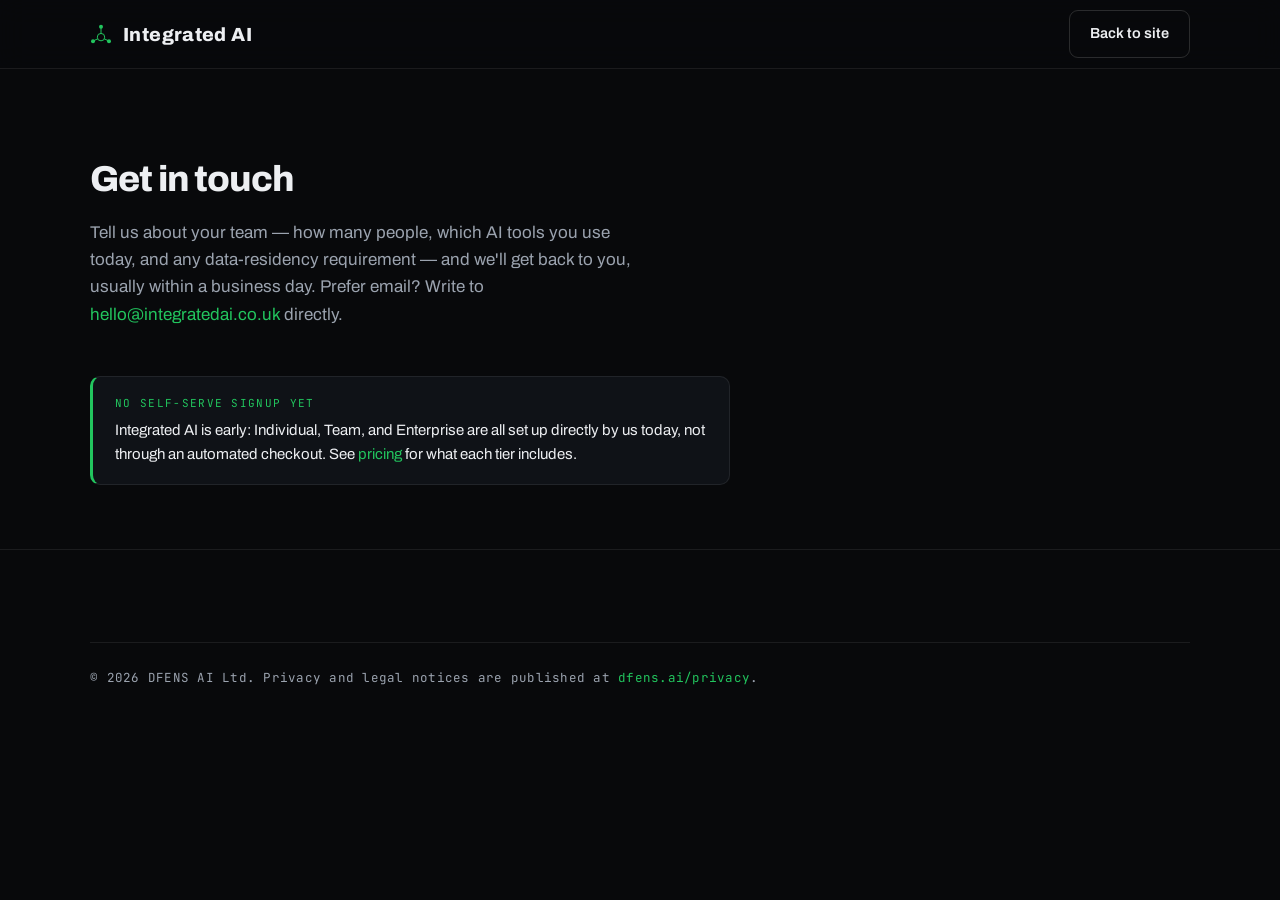
==== contact/index.html @ a38c67a0 "Initial site: Integrated AI (by DFENS AI), marketing site for DFENS Mind Static HTML/CSS site for th" ====
<!DOCTYPE html>
<html lang="en">
<head>
<meta charset="utf-8">
<meta name="viewport" content="width=device-width, initial-scale=1">
<title>Contact — Integrated AI</title>
<meta name="description" content="Get in touch about Integrated AI — organization setup, pricing, or Enterprise deployment.">
<link rel="stylesheet" href="/assets/style.css">
<link rel="icon" href="data:image/svg+xml,<svg xmlns='http://www.w3.org/2000/svg' viewBox='0 0 100 100'><line x1='50' y1='54' x2='50' y2='18' stroke='%2322c55e' stroke-width='6' stroke-linecap='round'/><line x1='50' y1='54' x2='22' y2='68' stroke='%2322c55e' stroke-width='6' stroke-linecap='round'/><line x1='50' y1='54' x2='78' y2='68' stroke='%2322c55e' stroke-width='6' stroke-linecap='round'/><circle cx='50' cy='18' r='10' fill='%2322c55e'/><circle cx='22' cy='68' r='10' fill='%2322c55e'/><circle cx='78' cy='68' r='10' fill='%2322c55e'/><circle cx='50' cy='54' r='16' fill='%2308090B' stroke='%2322c55e' stroke-width='5'/></svg>">
</head>
<body>
<a class="skip-link" href="#main">Skip to content</a>
<header>
  <div class="wrap">
    <nav aria-label="Primary">
      <a class="brand" href="/">
        <svg class="mark-svg" viewBox="12 8 76 70" width="22" height="20" aria-hidden="true"><line x1="50" y1="54" x2="50" y2="18" stroke="#22c55e" stroke-width="3.5" stroke-linecap="round"></line><line x1="50" y1="54" x2="22" y2="68" stroke="#22c55e" stroke-width="3.5" stroke-linecap="round"></line><line x1="50" y1="54" x2="78" y2="68" stroke="#22c55e" stroke-width="3.5" stroke-linecap="round"></line><circle cx="50" cy="18" r="7" fill="#22c55e"></circle><circle cx="22" cy="68" r="7" fill="#22c55e"></circle><circle cx="78" cy="68" r="7" fill="#22c55e"></circle><circle cx="50" cy="54" r="13" fill="#08090B" stroke="#22c55e" stroke-width="3.5"></circle></svg>
        <span>Integrated AI<span class="co"> · by DFENS AI</span></span>
      </a>
      <ul><li><a class="btn ghost" href="/">Back to site</a></li></ul>
    </nav>
  </div>
</header>
<main id="main">
  <div class="wrap">
    <div class="hero" style="padding-bottom:24px;">
      <h1 style="font-size:36px;">Get in touch</h1>
      <p class="lede" style="font-size:17px;">
        Tell us about your team — how many people, which AI tools you use today,
        and any data-residency requirement — and we'll get back to you, usually
        within a business day. Prefer email? Write to
        <a href="mailto:hello@integratedai.co.uk">hello@integratedai.co.uk</a> directly.
      </p>
    </div>
    <div class="note-box" style="max-width:640px; margin-bottom:64px;">
      <span class="nb-label">No self-serve signup yet</span>
      <p>Integrated AI is early: Individual, Team, and Enterprise are all set up
      directly by us today, not through an automated checkout. See
      <a href="/pricing/">pricing</a> for what each tier includes.</p>
    </div>
  </div>
</main>
<footer>
  <div class="wrap"><p class="legal">&copy; 2026 DFENS AI Ltd. Privacy and legal notices are published at <a href="https://dfens.ai/privacy">dfens.ai/privacy</a>.</p></div>
</footer>
<script src="/assets/site.js"></script>
</body>
</html>
---- assets/style.css ----
@import url("/assets/fonts.css");

/* Integrated AI (by DFENS AI) — marketing site for DFENS Mind
   Self-contained: brand fonts are self-hosted (assets/fonts/), no external requests.

   Design system ported from the DFENS AI Ltd design system (see ../dfensai-site):
   same Ink canvas, Signal accent, Archivo + JetBrains Mono, same layout and
   component grammar. The animated "gate"/firewall hero, rule-fire ticker, and
   billing toggle are DFENS-specific (a firewall passing/blocking traffic) and
   are deliberately NOT ported here — this is a placeholder skin, to be
   replaced when the brand gets its own design pass. See marketing/BRAND.md. */

:root {
  --bg: #08090B;         /* Ink — page canvas             */
  --bg-raised: #0F1217;  /* Panel — cards / surfaces       */
  --bg-inset: #0A0C10;   /* deeper inset / on-panel wells  */
  --bg-term: #050607;    /* terminal / code                */
  --steel: #1A1E26;      /* elevated / hover               */
  --border: rgba(255,255,255,0.08);
  --border-2: rgba(255,255,255,0.14);
  --text: #EDEFF2;       /* Bone — primary text            */
  --text-dim: #9BA3AF;   /* Mist — secondary text          */
  --text-mid: #C7CCD3;   /* between Bone and Mist          */
  --muted: #828C9B;      /* Slate — labels / muted TEXT    */
  --muted-deco: #5B6472; /* Slate (deep) — NON-TEXT only   */

  --signal: #22c55e;     /* Signal — accent, CTAs, active  */
  --signal-dim: #4ade80;
  --accent: #22c55e;     /* alias: primary accent = Signal */
  --pass: #4ADE80;
  --block: #FF5C5C;
  --flag: #FBBF24;
  --red: #FF5C5C;

  --focus: #EDEFF2;      /* focus ring — Bone, 17.3:1 on Ink */

  --max: 1180px;
  --mono: "JetBrains Mono", ui-monospace, "SF Mono", "Cascadia Code", Menlo, Consolas, monospace;
  --sans: "Archivo", -apple-system, BlinkMacSystemFont, "Segoe UI", Roboto, Helvetica, Arial, sans-serif;
}

* { box-sizing: border-box; margin: 0; padding: 0; }

html {
  scroll-behavior: smooth;
  color-scheme: dark;
}

body {
  background: var(--bg);
  color: var(--text);
  font-family: var(--sans);
  font-size: 17px;
  line-height: 1.6;
  -webkit-font-smoothing: antialiased;
}

::selection { background: var(--signal); color: var(--bg); }

:focus-visible {
  outline: 2px solid var(--focus);
  outline-offset: 3px;
  border-radius: 4px;
}
.btn:focus-visible { outline-offset: 3px; }

.sr-only {
  position: absolute; width: 1px; height: 1px;
  padding: 0; margin: -1px; overflow: hidden;
  clip-path: inset(50%); white-space: nowrap; border: 0;
}

.skip-link {
  position: absolute; left: 12px; top: -60px; z-index: 100;
  background: var(--signal); color: var(--bg);
  font-weight: 700; font-size: 14.5px;
  padding: 11px 18px; border-radius: 9px;
  transition: top 140ms ease-out;
}
.skip-link:focus { top: 12px; color: var(--bg); }

a { color: var(--signal); text-decoration: none; }
a:hover { color: var(--signal-dim); text-decoration: none; }

.wrap { max-width: var(--max); margin: 0 auto; padding: 0 40px; }

/* ---- brand mark ---- */
.mark-svg { display: block; flex: none; }

/* ---- nav ---- */
header {
  position: sticky; top: 0; z-index: 50;
  background: rgba(8, 9, 11, 0.82);
  backdrop-filter: blur(14px);
  border-bottom: 1px solid var(--border);
}
nav {
  display: flex; align-items: center; justify-content: space-between;
  gap: 30px;
  height: 68px;
}
.brand {
  display: flex; align-items: center; gap: 11px; flex: none;
  font-weight: 800; font-size: 19px; letter-spacing: 0.02em; color: var(--text);
  line-height: 1;
}
.brand:hover { color: var(--text); }
.brand .co {
  font-family: var(--mono); font-size: 11px; font-weight: 500;
  letter-spacing: 0.06em; color: var(--muted);
}
nav ul { display: flex; gap: 26px; list-style: none; align-items: center; }
nav ul a, nav ul .btn { white-space: nowrap; }
nav ul a { color: var(--text-dim); font-size: 14.5px; font-weight: 500; }
nav ul a:hover { color: var(--text); }
nav ul a[aria-current="page"] { color: var(--text); }

.nav-more { display: none; position: relative; }
.nav-more > summary {
  list-style: none; cursor: pointer;
  display: flex; align-items: center; gap: 7px;
  color: var(--text-dim); font-size: 14.5px; font-weight: 500;
  padding: 8px 10px; border-radius: 8px; border: 1px solid var(--border-2);
  transition: color 140ms ease-out, border-color 140ms ease-out;
}
.nav-more > summary::-webkit-details-marker { display: none; }
.nav-more > summary::after {
  content: ""; width: 7px; height: 7px; flex: none;
  border-right: 1.75px solid currentColor; border-bottom: 1.75px solid currentColor;
  transform: translateY(-2px) rotate(45deg);
}
.nav-more[open] > summary { color: var(--text); border-color: var(--text-dim); }
.nav-more[open] > summary::after { transform: translateY(1px) rotate(-135deg); }
.nav-more-panel {
  position: absolute; right: 0; top: calc(100% + 10px); z-index: 60;
  min-width: 210px; padding: 8px;
  background: var(--bg-raised); border: 1px solid var(--border-2);
  border-radius: 12px; box-shadow: 0 24px 60px -20px rgba(0,0,0,0.9);
  display: grid; gap: 2px;
}
.nav-more-panel a {
  display: block; padding: 9px 12px; border-radius: 8px;
  color: var(--text-dim); font-size: 15px;
}
.nav-more-panel a:hover { color: var(--text); background: var(--steel); }
.nav-more-panel a[aria-current="page"] { color: var(--signal); background: rgba(34,197,94,0.08); }

.cta-short { display: none; }

@media (max-width: 1340px) {
  .brand .co { display: none; }
}
@media (max-width: 1060px) {
  nav ul { gap: 20px; }
  nav ul a { font-size: 14px; }
}
.btn {
  display: inline-block;
  background: var(--signal);
  color: var(--bg) !important;
  font-weight: 700;
  padding: 11px 20px;
  border-radius: 9px;
  font-size: 14.5px;
  transition: background 140ms ease-out;
}
.btn:hover { background: var(--signal-dim); color: var(--bg) !important; }
.btn.ghost {
  background: transparent;
  color: var(--text) !important;
  border: 1px solid var(--border-2);
  font-weight: 600;
}
.btn.ghost:hover { border-color: var(--text-dim); background: var(--steel); }

/* ---- hero ---- */
.hero { padding: 92px 0 76px; }
.hero-grid {
  display: grid; grid-template-columns: 1.02fr 0.98fr; gap: 56px; align-items: center;
}
.hero .eyebrow {
  display: inline-flex; align-items: center; gap: 9px;
  font-family: var(--mono); font-size: 12px; letter-spacing: 0.14em;
  text-transform: uppercase; color: var(--signal);
  border: 1px solid rgba(34,197,94,0.3); padding: 7px 13px; border-radius: 999px;
  margin-bottom: 26px;
}
.hero .eyebrow .dot {
  width: 7px; height: 7px; border-radius: 50%; background: var(--signal);
  animation: pulseDot 2s infinite;
}
.hero h1 {
  font-size: clamp(38px, 5.4vw, 62px);
  line-height: 1.0;
  font-weight: 800;
  letter-spacing: -0.03em;
  max-width: 680px;
}
.hero p.lede {
  margin-top: 22px;
  font-size: 19px;
  color: var(--text-dim);
  max-width: 560px;
}
.hero p.lede code { font-family: var(--mono); font-size: 0.85em; color: var(--text); }
.hero .cta-row { margin-top: 32px; display: flex; gap: 14px; flex-wrap: wrap; }
.hero .cta-row .btn { font-size: 16px; padding: 15px 28px; border-radius: 10px; }
.hero .note {
  margin-top: 34px; font-family: var(--mono); font-size: 12px;
  letter-spacing: 0.04em; color: var(--muted);
}
@keyframes pulseDot { 0%,100%{opacity:0.4;} 50%{opacity:1;} }

/* Menu content arrives from the control that opened it. */
.nav-more[open] > .nav-more-panel { animation: menuIn 150ms cubic-bezier(0.16, 1, 0.3, 1); }
@keyframes menuIn { from { opacity: 0; transform: translateY(-6px); } }

@media (prefers-reduced-motion: reduce) {
  html { scroll-behavior: auto; }
  .hero .eyebrow .dot, .nav-more[open] > .nav-more-panel { animation: none; }
  .skip-link, .btn, .doc-card, .nav-more > summary { transition: none; }
}

/* ---- terminal ---- */
.term {
  margin-top: 0;
  background: var(--bg-term);
  border: 1px solid var(--border);
  border-radius: 14px;
  overflow: hidden;
  box-shadow: 0 24px 60px rgba(0,0,0,0.55);
}
.term-bar {
  display: flex; align-items: center; gap: 8px;
  padding: 12px 16px;
  border-bottom: 1px solid var(--border);
}
.term-bar span:not(.t) { width: 11px; height: 11px; border-radius: 50%; }
.term-bar span:nth-child(1) { background: var(--block); }
.term-bar span:nth-child(2) { background: var(--flag); }
.term-bar span:nth-child(3) { background: var(--pass); }
.term-bar .t { margin-left: 8px; font-family: var(--mono); font-size: 12px; color: var(--muted); }
.term pre {
  padding: 22px;
  font-family: var(--mono);
  font-size: 13px;
  line-height: 1.75;
  overflow-x: auto;
  color: var(--text-mid);
}
.term .c  { color: var(--muted); }    /* comment */
.term .g  { color: var(--pass); }     /* returned / ok */
.term .r  { color: var(--block); }    /* error / forbidden */
.term .y  { color: var(--flag); }     /* warn */
.term .k  { color: var(--signal); }   /* tool / keyword */

/* ---- sections ---- */
section { padding: 96px 0; border-top: 1px solid var(--border); }
.kicker { display: flex; align-items: center; gap: 14px;
  font-family: var(--mono); font-size: 12px; letter-spacing: 0.24em;
  text-transform: uppercase; color: var(--signal); margin-bottom: 18px;
}
.kicker .k-n { font-variant-numeric: tabular-nums; }
.kicker .k-r { width: 36px; height: 1px; background: rgba(34,197,94,0.4); flex: none; }
.access .kicker { justify-content: center; }
h2 { font-size: clamp(28px, 3.6vw, 40px); font-weight: 800; letter-spacing: -0.025em; line-height: 1.08; max-width: 760px; }
.sub { margin-top: 16px; color: var(--text-dim); max-width: 720px; font-size: 18px; }

/* ---- hero stat strip ---- */
.hero-stats {
  display: grid; grid-template-columns: repeat(auto-fit, minmax(220px, 1fr));
  gap: 1px; background: var(--border);
  border: 1px solid var(--border); border-radius: 14px; overflow: hidden;
  margin: 0 0 64px;
}
.hero-stats > div { background: #0B0D11; padding: 24px 26px; }
.hero-stats .hs-n {
  font-family: var(--mono); font-size: 26px; font-weight: 700;
  color: var(--signal); letter-spacing: -0.02em;
}
.hero-stats p { margin-top: 6px; font-size: 14.5px; color: var(--text-dim); }
@media (max-width: 900px) { .hero-stats { margin-bottom: 40px; } }

/* feature / capability grids */
.mandates { margin-top: 52px; display: grid; grid-template-columns: repeat(3, 1fr); gap: 20px; }
.mandate {
  background: var(--bg-raised); border: 1px solid var(--border);
  border-radius: 16px; padding: 32px;
  transition: border-color 140ms ease-out, transform 140ms ease-out;
}
.mandate:hover { border-color: rgba(34,197,94,0.35); transform: translateY(-3px); }
.mandate .m-ico {
  width: 44px; height: 44px; border-radius: 10px; background: rgba(34,197,94,0.12);
  display: flex; align-items: center; justify-content: center; margin-bottom: 20px;
}
.mandate h3 { font-size: 21px; font-weight: 800; margin-bottom: 12px; }
.mandate p { font-size: 14.5px; color: var(--text-dim); line-height: 1.6; margin-bottom: 18px; }
.mandate ul { list-style: none; display: grid; gap: 9px; }
.mandate li { font-size: 13.5px; color: var(--text-mid); display: flex; gap: 9px; }
.mandate li::before { content: "✓"; color: var(--pass); font-weight: 700; }

.features { margin-top: 48px; display: grid; grid-template-columns: repeat(2, 1fr); gap: 18px; }
.feature { background: var(--bg-raised); border: 1px solid var(--border); border-radius: 14px; padding: 28px; }
.feature h3 { font-size: 17px; margin-bottom: 8px; }
.feature h3 .fico { color: var(--signal); font-family: var(--mono); margin-right: 8px; }
.feature p { font-size: 15px; color: var(--text-dim); }

.steps { margin-top: 48px; display: grid; grid-template-columns: repeat(3, 1fr); gap: 20px; }
.step { border-left: 2px solid var(--border); padding-left: 20px; }
.step .n { font-family: var(--mono); color: var(--signal); font-size: 14px; display: block; margin-bottom: 10px; }
.step h3 { font-size: 18px; margin-bottom: 8px; }
.step p { font-size: 15px; color: var(--text-dim); }
.step code, .feature code, .dm-lede code { font-family: var(--mono); font-size: 0.86em;
  background: var(--bg-inset); border: 1px solid var(--border);
  border-radius: 5px; padding: 1.5px 6px; color: var(--text);
}

.threats { margin-top: 44px; display: grid; grid-template-columns: repeat(3, 1fr); gap: 16px; }
.threat { background: var(--bg-raised); border: 1px solid var(--border); border-radius: 14px; padding: 24px;
  transition: border-color 140ms ease-out;
}
.threat h3 { font-size: 17px; margin-bottom: 8px; }
.threat p { font-size: 14.5px; color: var(--text-dim); }
.threat .tag { display: inline-block; font-family: var(--mono); font-size: 11px;
  letter-spacing: 0.04em; color: var(--muted); margin-bottom: 12px;
}

.providers { margin-top: 44px; display: grid; grid-template-columns: repeat(3, 1fr); gap: 16px; }
.prov { background: var(--bg-raised); border: 1px solid var(--border); border-radius: 14px; padding: 24px;
  transition: border-color 140ms ease-out, transform 140ms ease-out;
}
.prov:hover { border-color: rgba(34,197,94,0.35); transform: translateY(-3px); }
.prov-name { font-size: 17px; font-weight: 700; margin-bottom: 8px; letter-spacing: -0.01em; }
.prov-badge { display: inline-block; font-family: var(--mono); font-size: 10.5px;
  vertical-align: middle; margin-left: 6px; padding: 2px 8px;
  border-radius: 999px; color: var(--signal);
  border: 1px solid rgba(34,197,94,0.3); text-transform: uppercase; letter-spacing: 0.05em;
}
.prov-detail { font-size: 14px; color: var(--text-dim); line-height: 1.55; }
.prov-detail code { font-family: var(--mono); font-size: 0.86em; background: var(--bg-inset);
  border: 1px solid var(--border); border-radius: 5px; padding: 1.5px 6px; color: var(--text);
}

.usecases { margin-top: 44px; display: grid; grid-template-columns: 1fr 1fr; gap: 22px; }
.usecase { background: var(--bg-raised); border: 1px solid var(--border); border-radius: 16px; padding: 32px; }
.uc-head { display: flex; gap: 16px; align-items: flex-start; margin-bottom: 16px; }
.uc-ico { font-size: 24px; line-height: 1; color: var(--signal);
  background: rgba(34,197,94,0.12); border: 1px solid rgba(34,197,94,0.2);
  border-radius: 10px; width: 48px; height: 48px;
  display: flex; align-items: center; justify-content: center; flex: none;
}
.usecase h3 { font-size: 21px; font-weight: 800; letter-spacing: -0.01em; }
.uc-tag { font-family: var(--mono); font-size: 12px; color: var(--text-dim); margin-top: 3px; }
.uc-lede { font-size: 15.5px; color: var(--text-mid); margin-bottom: 18px; }
.usecase h4 { font-family: var(--mono); font-size: 11.5px; text-transform: uppercase; letter-spacing: 0.1em;
  color: var(--muted); margin-bottom: 12px;
}
.uc-list { list-style: none; display: grid; gap: 11px; }
.uc-list li { padding-left: 24px; position: relative; font-size: 14.5px; color: var(--text-dim); }
.uc-list li::before { content: "→"; position: absolute; left: 0; color: var(--signal); font-family: var(--mono); }
.uc-list li strong { color: var(--text); font-weight: 600; }
.uc-out { margin-top: 20px; padding-top: 18px; border-top: 1px solid var(--border); font-size: 14.5px; color: var(--text-mid); }

.deploy-modes { margin-top: 44px; display: grid; grid-template-columns: repeat(3, 1fr); gap: 20px; }
.deploy-mode { background: var(--bg-raised); border: 1px solid var(--border); border-radius: 16px; padding: 28px; }
.dm-head { display: flex; gap: 14px; align-items: flex-start; margin-bottom: 14px; }
.dm-ico { font-size: 20px; line-height: 1; color: var(--signal);
  background: rgba(34,197,94,0.12); border: 1px solid rgba(34,197,94,0.2);
  border-radius: 10px; width: 42px; height: 42px;
  display: flex; align-items: center; justify-content: center; flex: none;
}
.deploy-mode h3 { font-size: 18px; font-weight: 800; letter-spacing: -0.01em; margin-top: 2px; }
.dm-tag { font-family: var(--mono); font-size: 11.5px; color: var(--muted); text-transform: uppercase; letter-spacing: 0.06em; }
.dm-lede { font-size: 14.5px; color: var(--text-dim); line-height: 1.55; }
.dm-out { margin-top: 16px; padding-top: 14px; border-top: 1px solid var(--border); font-size: 13.5px; color: var(--text-mid); }
.dm-out strong { color: var(--signal); font-weight: 600; }

.where { margin-top: 44px; display: grid; grid-template-columns: 1fr 1fr; gap: 22px; }
.where-col { background: var(--bg-raised); border: 1px solid var(--border); border-radius: 16px; padding: 28px 26px; display: flex; flex-direction: column; }
.where-col.lead { border-color: rgba(34,197,94,0.4); }
.where-tag { font-family: var(--mono); font-size: 11px; font-weight: 600; text-transform: uppercase; letter-spacing: 0.14em; color: var(--signal); }
.where-col.alt .where-tag { color: var(--text-dim); }
.where-col h3 { font-size: 21px; font-weight: 800; letter-spacing: -0.01em; margin: 10px 0 10px; }
.where-col > p { font-size: 14.5px; color: var(--text-dim); line-height: 1.55; }
.where-list { list-style: none; display: grid; gap: 9px; margin-top: 18px; margin-bottom: auto; }
.where-list li { padding-left: 22px; position: relative; font-size: 14.5px; color: var(--text-mid); }
.where-list li::before { content: "→"; position: absolute; left: 0; color: var(--signal); font-family: var(--mono); }
.where-col.alt .where-list li::before { color: var(--text-dim); }
.where-foot { margin-top: 20px; padding-top: 14px; border-top: 1px solid var(--border); font-size: 13.5px; color: var(--text-mid); }
.where-foot strong { color: var(--signal); font-weight: 600; }
.where-col.alt .where-foot strong { color: var(--text); }

.trust-badges { margin-top: 40px; display: flex; justify-content: center; gap: 14px; flex-wrap: wrap; }
.trust-badges span { font-family: var(--mono); font-size: 13px; padding: 11px 20px; border-radius: 999px; color: var(--text); border: 1px solid var(--border-2); }
.trust-badges span.hi { color: var(--signal); border-color: rgba(34,197,94,0.35); }

/* ---- pricing tiers (3-up: Individual / Team / Enterprise) ---- */
.tiers { display: grid; grid-template-columns: repeat(3, 1fr); gap: 20px; align-items: stretch; margin-top: 8px; }
.tier { display: flex; flex-direction: column; background: var(--bg-raised); border: 1px solid var(--border); border-radius: 16px; padding: 30px 26px; position: relative; }
.tier-featured { border-color: rgba(34,197,94,0.4); box-shadow: 0 0 0 1px rgba(34,197,94,0.15), 0 20px 50px rgba(0,0,0,0.5); }
.tier-flag { position: absolute; top: -12px; left: 26px; font-family: var(--mono); font-size: 11px; text-transform: uppercase; letter-spacing: 0.06em;
  background: var(--signal); color: var(--bg); padding: 4px 12px; border-radius: 999px; font-weight: 700;
}
.tier-name { font-family: var(--mono); font-size: 13px; font-weight: 600; color: var(--text-dim); text-transform: uppercase; letter-spacing: 0.1em; }
.tier-price { margin: 14px 0 6px; display: flex; flex-direction: column; }
.tier-price .amt { font-size: 34px; font-weight: 800; letter-spacing: -0.02em; }
.tier-price .per { font-size: 13.5px; color: var(--text-dim); margin-top: 2px; }
.tier-note { font-size: 14px; color: var(--text-dim); min-height: 40px; margin-bottom: 18px; }
.tier-list { list-style: none; display: grid; gap: 10px; margin-bottom: 24px; }
.tier-cta { margin-top: auto; display: block; text-align: center; }
.tier-list li { padding-left: 24px; position: relative; font-size: 14.5px; color: var(--text); }
.tier-list li::before { content: "✓"; position: absolute; left: 0; color: var(--pass); font-weight: 700; }
.tier-list li code { font-family: var(--mono); font-size: 12.5px; background: var(--bg-inset); border: 1px solid var(--border); border-radius: 4px; padding: 1px 5px; }
.price-fine { margin-top: 22px; font-size: 13px; color: var(--text-dim); max-width: 760px; }
.price-fine code { font-family: var(--mono); font-size: 12px; }

/* FAQ */
.faq { margin-top: 44px; display: grid; grid-template-columns: 1fr 1fr; gap: 28px 40px; }
.qa h3 { font-size: 16.5px; margin-bottom: 7px; }
.qa p { font-size: 14.5px; color: var(--text-dim); }
.qa em { color: var(--text); font-style: italic; }

/* ---- tables ---- */
.table-scroll {
  margin-top: 44px;
  overflow-x: auto;
  overscroll-behavior-x: contain;
  scrollbar-color: var(--muted-deco) transparent;
}
@supports (animation-timeline: scroll(self inline)) and (mask-image: linear-gradient(#000, #000)) {
  @property --edge-fade { syntax: '<length>'; inherits: false; initial-value: 0px; }
  .table-scroll {
    --edge-fade: 0px;
    mask-image: linear-gradient(to right, #000 calc(100% - var(--edge-fade)), transparent 100%);
    animation: tableEdge linear both;
    animation-timeline: scroll(self inline);
  }
  @keyframes tableEdge { from { --edge-fade: 46px; } to { --edge-fade: 0px; } }
}
.table-scroll > table { margin-top: 0; }
.docs-main .table-scroll { margin-top: 24px; }
.docs-main .table-scroll > table { margin-top: 0; }

table { width: 100%; border-collapse: collapse; margin-top: 44px; font-size: 15px; }
th, td { text-align: left; padding: 13px 16px; border-bottom: 1px solid var(--border); vertical-align: top; }
th { font-family: var(--mono); font-size: 12px; text-transform: uppercase; letter-spacing: 0.08em; color: var(--muted); font-weight: 600; }
td code { font-family: var(--mono); font-size: 0.86em; background: var(--bg-inset); border: 1px solid var(--border); border-radius: 5px; padding: 1.5px 6px; color: var(--text); }
td .pill { display: inline-block; font-family: var(--mono); font-size: 12px; padding: 2px 10px; border-radius: 999px; white-space: nowrap; }
.pill.ok      { color: var(--pass);   border: 1px solid rgba(74, 222, 128, 0.35); }
.pill.partial { color: var(--flag);   border: 1px solid rgba(251, 191, 36, 0.35); }
.pill.na      { color: var(--muted);  border: 1px solid var(--border-2); }
td.dim { color: var(--text-dim); font-size: 14.5px; }
.tbl-note { margin-top: 16px; font-size: 13.5px; color: var(--text-dim); max-width: 90ch; }
.tbl-note strong { color: var(--text); }

.split { margin-top: 48px; display: grid; grid-template-columns: 1fr 1fr; gap: 40px; align-items: start; }
.split ul { list-style: none; display: grid; gap: 12px; }
.split ul li { padding-left: 26px; position: relative; color: var(--text-dim); font-size: 15.5px; }
.split ul li::before { content: "→"; position: absolute; left: 0; color: var(--signal); font-family: var(--mono); }
.split ul li strong { color: var(--text); font-weight: 600; }
.split .term { margin-top: 0; }

/* ---- call to action band ---- */
.access {
  margin-top: 48px;
  background: radial-gradient(700px 360px at 50% 120%, rgba(34,197,94,0.12), transparent 60%), var(--bg-raised);
  border: 1px solid var(--border); border-radius: 18px; padding: 56px 48px; text-align: center;
}
.access h2 { margin: 0 auto; }
.access .sub { margin-left: auto; margin-right: auto; }
.access .cta-row { margin-top: 30px; display: flex; gap: 14px; justify-content: center; flex-wrap: wrap; }
.access .cta-row .btn { font-size: 16px; padding: 15px 28px; }
.access .fine { margin-top: 18px; font-size: 13.5px; color: var(--muted); }

/* ---- footer ---- */
footer { border-top: 1px solid var(--border); padding: 56px 0 44px; font-size: 14px; color: var(--text-dim); }
.foot { display: flex; justify-content: space-between; gap: 40px; flex-wrap: wrap; }
.foot .brand { margin-bottom: 6px; }
.foot .cols { display: flex; gap: 60px; flex-wrap: wrap; }
.foot .foot-h { font-family: var(--mono); font-size: 11px; text-transform: uppercase; letter-spacing: 0.18em; color: var(--muted); margin-bottom: 16px; }
.foot ul { list-style: none; display: grid; gap: 11px; }
.foot a { color: var(--text-dim); font-size: 14px; }
.foot a:hover { color: var(--text); }
footer .legal {
  margin-top: 36px; padding-top: 24px; border-top: 1px solid var(--border);
  font-size: 12.5px; color: var(--text-dim);
  font-family: var(--mono); letter-spacing: 0.02em; line-height: 1.7;
}

/* ============================================================
   Developer documentation (/developers/*)
   ============================================================ */
.docs {
  display: grid; grid-template-columns: 240px minmax(0, 1fr); gap: 56px;
  max-width: var(--max); margin: 0 auto; padding: 56px 40px 96px; align-items: start;
}
.docs-nav { position: sticky; top: 92px; font-size: 14.5px; }
.docs-nav .docs-nav-h { font-family: var(--mono); font-size: 11px; text-transform: uppercase; letter-spacing: 0.16em; color: var(--muted); margin: 22px 0 12px; }
.docs-nav .docs-nav-h:first-child { margin-top: 0; }
.docs-nav ul { list-style: none; display: grid; gap: 3px; }
.docs-nav a { display: block; color: var(--text-dim); padding: 5px 12px; border-radius: 7px; border-left: 2px solid transparent; }
.docs-nav a:hover { color: var(--text); background: var(--bg-raised); }
.docs-nav a.active { color: var(--signal); border-left-color: var(--signal); background: rgba(34,197,94,0.06); }

.docs-main { min-width: 0; }
.docs-main .kicker { margin-bottom: 14px; }
.docs-main h1 { font-size: clamp(30px, 4vw, 44px); font-weight: 800; letter-spacing: -0.03em; line-height: 1.05; }
.docs-main .lede { margin-top: 18px; font-size: 18px; color: var(--text-dim); max-width: 680px; }
.docs-main h2 { font-size: 25px; font-weight: 800; letter-spacing: -0.02em; margin: 52px 0 0; padding-top: 20px; border-top: 1px solid var(--border); scroll-margin-top: 88px; }
.docs-main h3 { font-size: 18px; font-weight: 700; margin: 32px 0 0; scroll-margin-top: 88px; }
.docs-main h2 + p, .docs-main h3 + p, .docs-main h2 + .term, .docs-main h3 + .term { margin-top: 14px; }
.docs-main p, .docs-main li { max-width: 72ch; }
.docs-main p { margin-top: 16px; color: var(--text-mid); font-size: 16px; line-height: 1.65; }
.docs-main p code, .docs-main li code, .docs-main td code {
  font-family: var(--mono); font-size: 0.84em; background: var(--bg-inset); border: 1px solid var(--border);
  border-radius: 5px; padding: 1.5px 6px; color: var(--text);
}
.docs-main ul, .docs-main ol { margin-top: 16px; padding-left: 0; list-style: none; display: grid; gap: 10px; }
.docs-main li { padding-left: 24px; position: relative; color: var(--text-mid); font-size: 16px; line-height: 1.6; }
.docs-main ul > li::before { content: "→"; position: absolute; left: 0; color: var(--signal); font-family: var(--mono); }
.docs-main ol { counter-reset: step; }
.docs-main ol > li { counter-increment: step; }
.docs-main ol > li::before { content: counter(step); position: absolute; left: 0; color: var(--signal); font-family: var(--mono); font-size: 14px; }
.docs-main li strong { color: var(--text); font-weight: 600; }
.docs-main .term { margin-top: 20px; }
.docs-main table { margin-top: 24px; }
.docs-main td { color: var(--text-mid); font-size: 14.5px; }

.note-box { margin-top: 24px; border: 1px solid var(--border); border-left: 3px solid var(--signal); background: var(--bg-raised); border-radius: 10px; padding: 18px 22px; }
.note-box.warn { border-left-color: var(--flag); }
.note-box p { margin-top: 0; font-size: 15px; }
.note-box p + p { margin-top: 10px; }
.note-box .nb-label { font-family: var(--mono); font-size: 11px; text-transform: uppercase; letter-spacing: 0.12em; color: var(--signal); display: block; margin-bottom: 6px; }
.note-box.warn .nb-label { color: var(--flag); }

.doc-cards { margin-top: 48px; display: grid; grid-template-columns: repeat(2, 1fr); gap: 18px; }
.doc-card { display: block; background: var(--bg-raised); border: 1px solid var(--border); border-radius: 14px; padding: 26px; transition: border-color 140ms ease-out; }
.doc-card:hover { border-color: var(--border-2); }
.doc-card .dc-k { font-family: var(--mono); font-size: 12px; color: var(--signal); letter-spacing: 0.06em; }
.doc-card h3 { font-size: 19px; font-weight: 800; margin: 10px 0 8px; color: var(--text); }
.doc-card p { font-size: 14.5px; color: var(--text-dim); line-height: 1.55; }

.docs-main .method { font-family: var(--mono); font-size: 12px; font-weight: 700; padding: 2px 8px; border-radius: 5px; margin-right: 8px; vertical-align: middle; color: var(--bg); background: var(--signal); }

/* ---- scroll reveal (progressive enhancement, fails open) ---- */
.js [data-reveal] { opacity: 0; transform: translateY(14px); transition: opacity 420ms ease-out, transform 420ms cubic-bezier(0.16, 1, 0.3, 1); }
.js [data-reveal].is-in { opacity: 1; transform: none; }

@media (max-width: 900px) {
  .wrap { padding: 0 24px; }
  nav ul li.hide-m { display: none; }
  .nav-more { display: block; }
  nav ul { gap: 12px; }
  .brand .co { display: none; }
  .brand { gap: 10px; font-size: 18px; }
  .cta-full { display: none; }
  .cta-short { display: inline; }
  nav .btn { padding: 10px 15px; white-space: nowrap; }
  .hero-grid { grid-template-columns: 1fr; gap: 40px; }
  .threats, .steps, .features, .split, .mandates,
  .providers, .usecases, .tiers, .faq, .deploy-modes, .where { grid-template-columns: 1fr; }
  .hero { padding: 60px 0 48px; }
  section { padding: 64px 0; }
  .access { padding: 36px 22px; }
  .tier-featured { box-shadow: 0 0 0 1px rgba(34,197,94,0.15); }
  .table-scroll { padding-bottom: 4px; }
  .table-scroll > table { min-width: 560px; }
  .docs-main .table-scroll > table { min-width: 520px; }
  .docs { grid-template-columns: 1fr; gap: 8px; padding: 32px 24px 64px; }
  .docs-nav { position: static; top: auto; border-bottom: 1px solid var(--border); padding-bottom: 18px; margin-bottom: 12px; }
  .doc-cards { grid-template-columns: 1fr; }
}

@media (max-width: 640px) {
  .trust-badges { gap: 10px; }
  .trust-badges span { font-size: 12px; padding: 9px 15px; }
  .access { padding: 32px 18px; }
  .foot .cols { gap: 36px; }
}
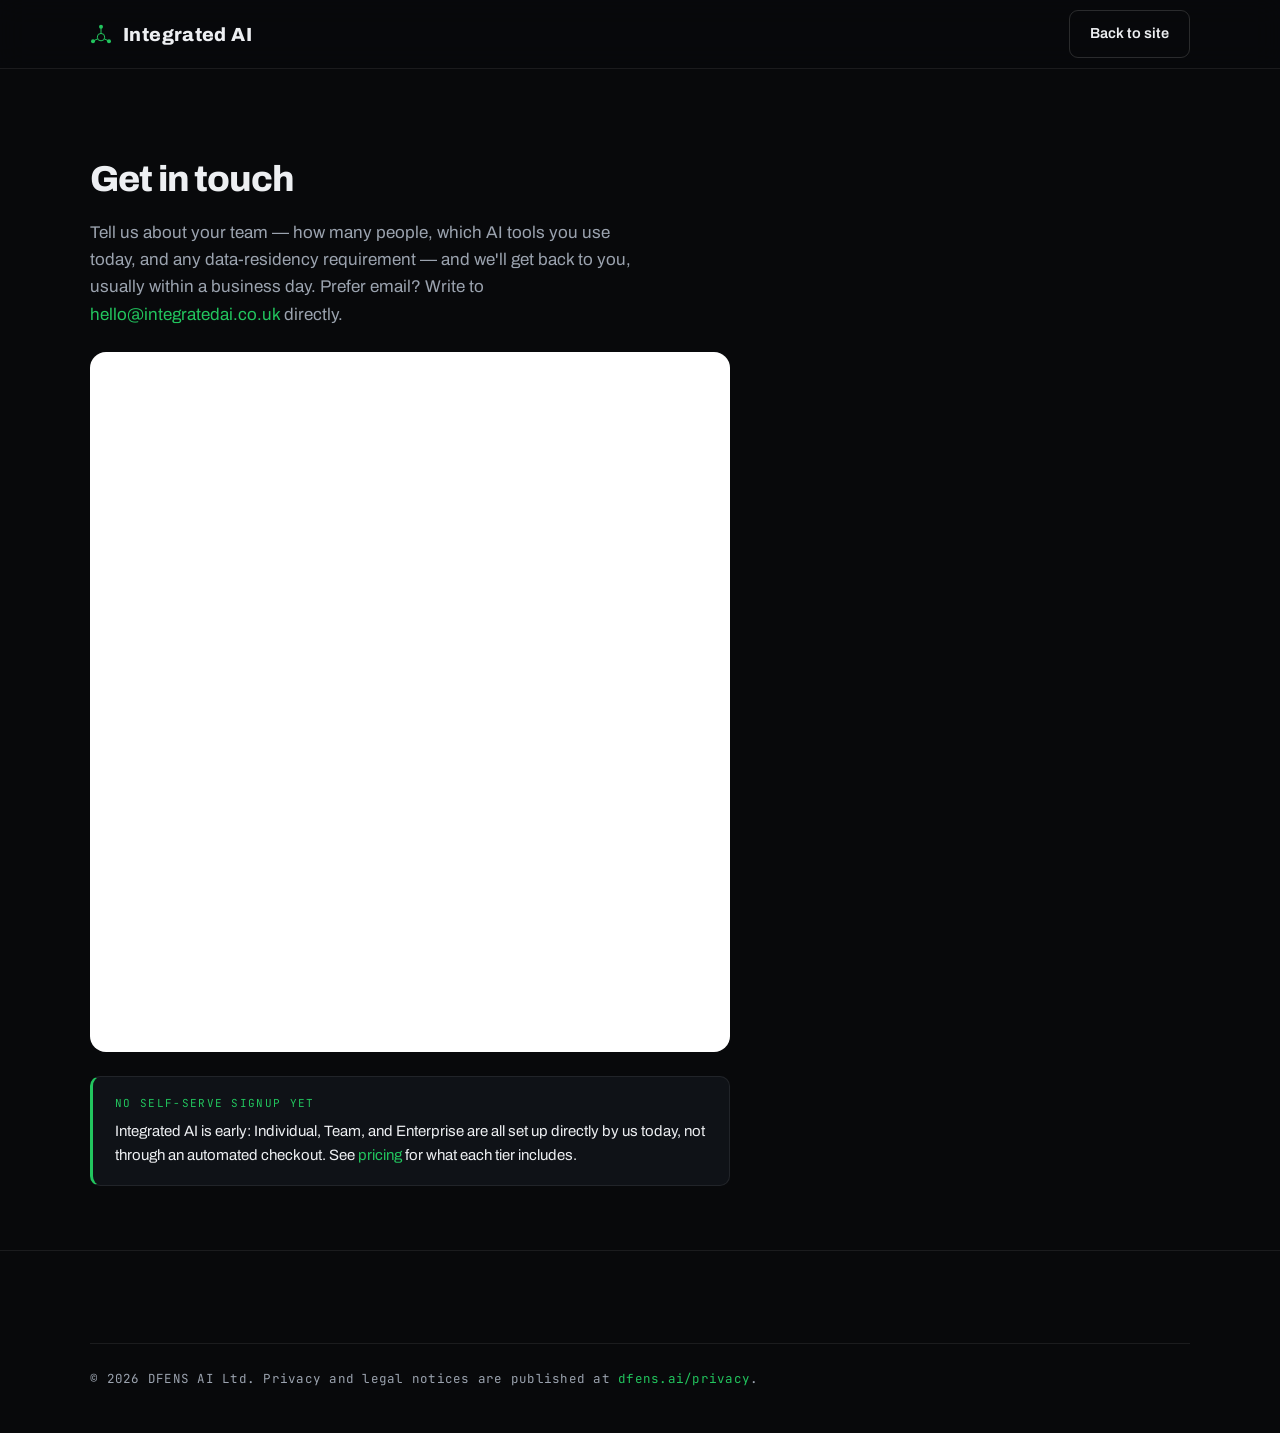
==== commit dbf60537: "Rework CTAs: honest copy, real Odoo form, sign-up via MCP Replaces "Get started" (this product has n" ====
--- a/contact/index.html
+++ b/contact/index.html
@@ -32,6 +32,9 @@
         <a href="mailto:hello@integratedai.co.uk">hello@integratedai.co.uk</a> directly.
       </p>
     </div>
+    <div style="background:#fff; border:1px solid var(--border); border-radius:16px; padding:20px; max-width:640px; margin-bottom:24px;">
+      <iframe src="https://dfens.odoo.com/contact-form" width="100%" height="650px" name="contact" scrolling="no" style="border: none; border-radius: 10px" loading="lazy" allowfullscreen sandbox="allow-scripts allow-same-origin allow-forms"></iframe>
+    </div>
     <div class="note-box" style="max-width:640px; margin-bottom:64px;">
       <span class="nb-label">No self-serve signup yet</span>
       <p>Integrated AI is early: Individual, Team, and Enterprise are all set up
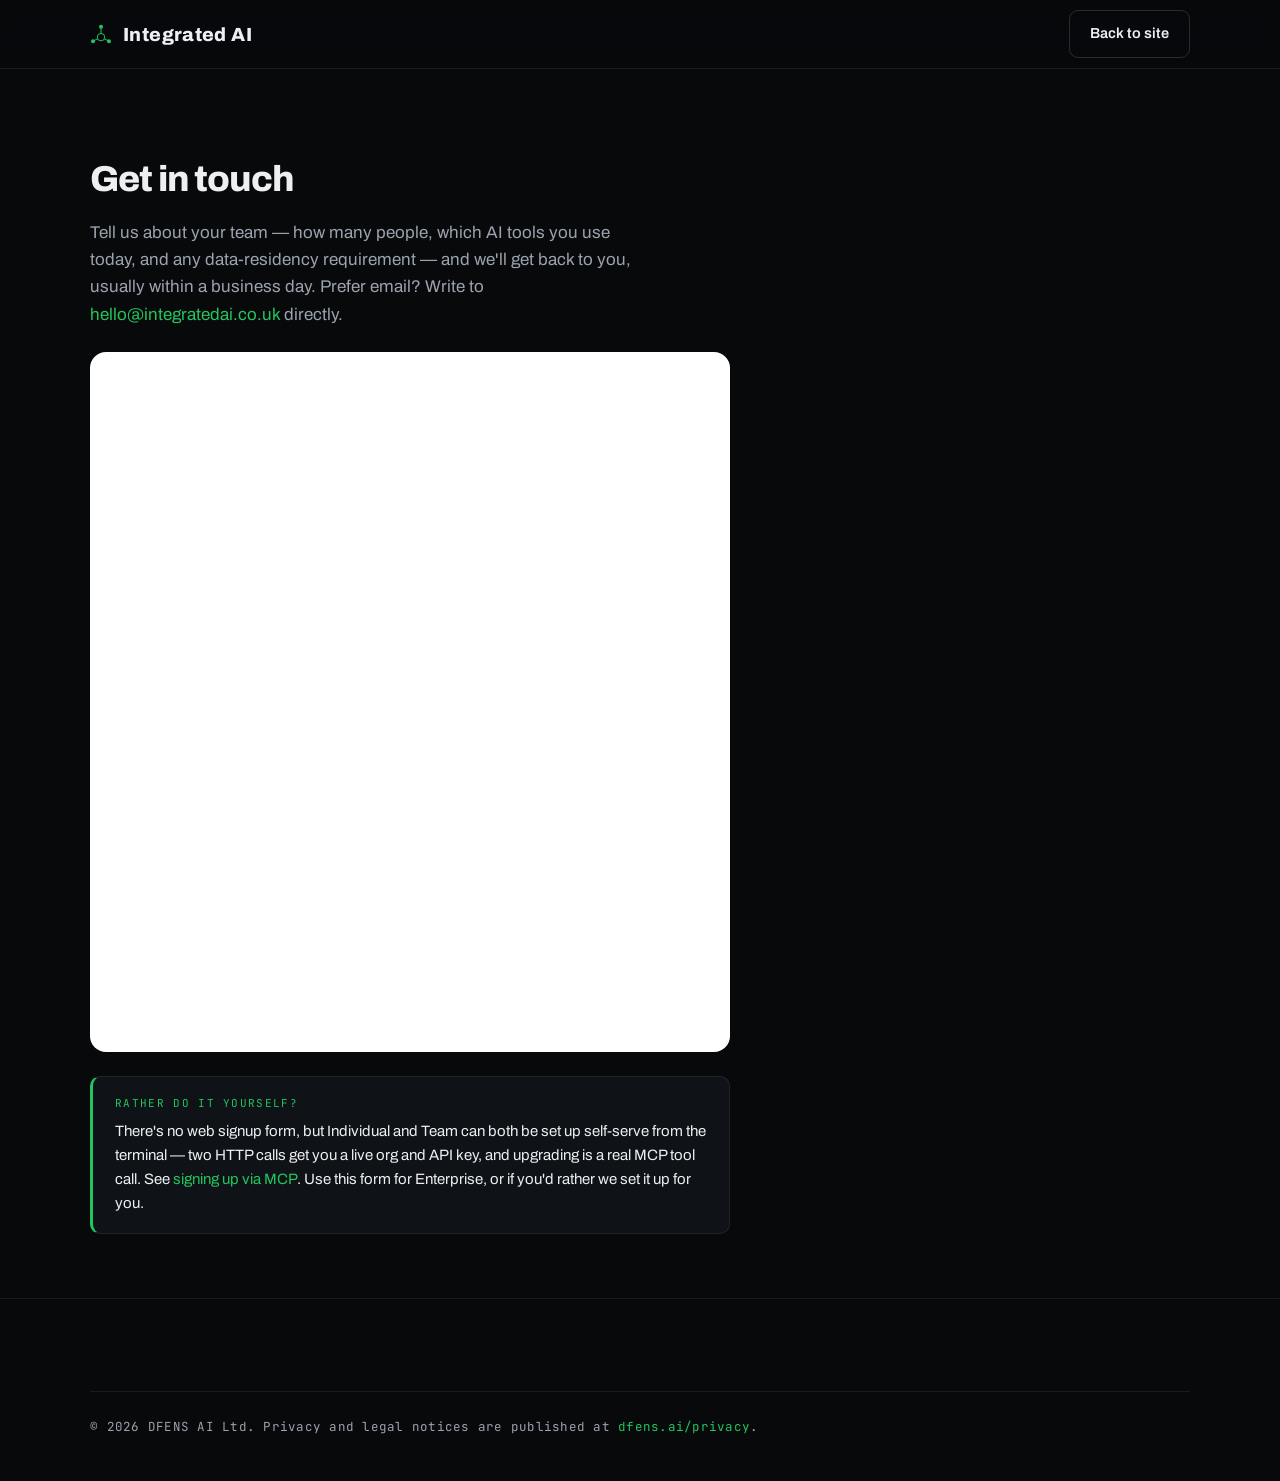
==== commit 22e90f01: "Fix stale capability claims, emphasize team memory + skills - contact/index.html: stop saying "no se" ====
--- a/contact/index.html
+++ b/contact/index.html
@@ -36,10 +36,12 @@
       <iframe src="https://dfens.odoo.com/contact-form" width="100%" height="650px" name="contact" scrolling="no" style="border: none; border-radius: 10px" loading="lazy" allowfullscreen sandbox="allow-scripts allow-same-origin allow-forms"></iframe>
     </div>
     <div class="note-box" style="max-width:640px; margin-bottom:64px;">
-      <span class="nb-label">No self-serve signup yet</span>
-      <p>Integrated AI is early: Individual, Team, and Enterprise are all set up
-      directly by us today, not through an automated checkout. See
-      <a href="/pricing/">pricing</a> for what each tier includes.</p>
+      <span class="nb-label">Rather do it yourself?</span>
+      <p>There's no web signup form, but Individual and Team can both be set up
+      self-serve from the terminal — two HTTP calls get you a live org and API
+      key, and upgrading is a real MCP tool call. See
+      <a href="/#access">signing up via MCP</a>. Use this form for Enterprise, or
+      if you'd rather we set it up for you.</p>
     </div>
   </div>
 </main>
--- a/assets/style.css
+++ b/assets/style.css
@@ -283,6 +283,7 @@
 
 /* feature / capability grids */
 .mandates { margin-top: 52px; display: grid; grid-template-columns: repeat(3, 1fr); gap: 20px; }
+#capabilities .mandates { grid-template-columns: repeat(2, 1fr); }
 .mandate {
   background: var(--bg-raised); border: 1px solid var(--border);
   border-radius: 16px; padding: 32px;
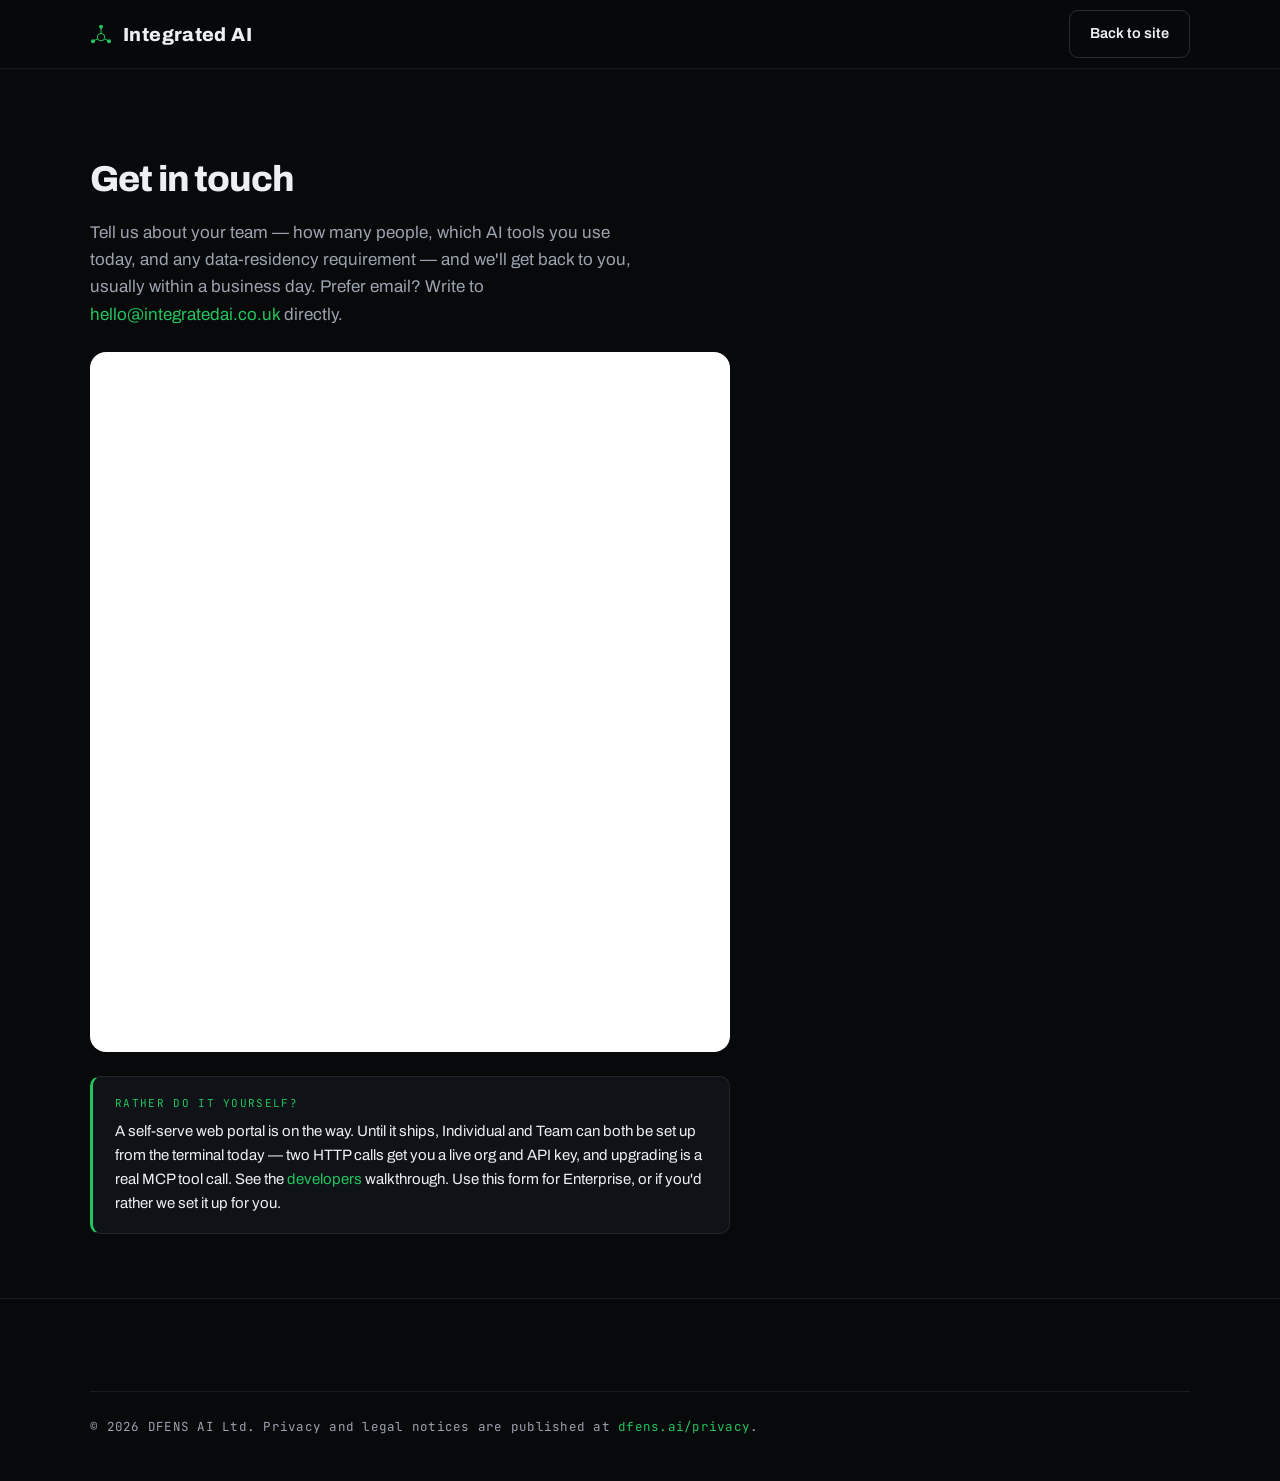
==== commit 4f80ccb3: "Rework signup CTAs to mirror dfensai-site's clean "Start free" pattern Replace the "Sign up via MCP"" ====
--- a/contact/index.html
+++ b/contact/index.html
@@ -37,11 +37,11 @@
     </div>
     <div class="note-box" style="max-width:640px; margin-bottom:64px;">
       <span class="nb-label">Rather do it yourself?</span>
-      <p>There's no web signup form, but Individual and Team can both be set up
-      self-serve from the terminal — two HTTP calls get you a live org and API
-      key, and upgrading is a real MCP tool call. See
-      <a href="/#access">signing up via MCP</a>. Use this form for Enterprise, or
-      if you'd rather we set it up for you.</p>
+      <p>A self-serve web portal is on the way. Until it ships, Individual and
+      Team can both be set up from the terminal today — two HTTP calls get you a
+      live org and API key, and upgrading is a real MCP tool call. See the
+      <a href="/developers/#setup">developers</a> walkthrough. Use this form for
+      Enterprise, or if you'd rather we set it up for you.</p>
     </div>
   </div>
 </main>
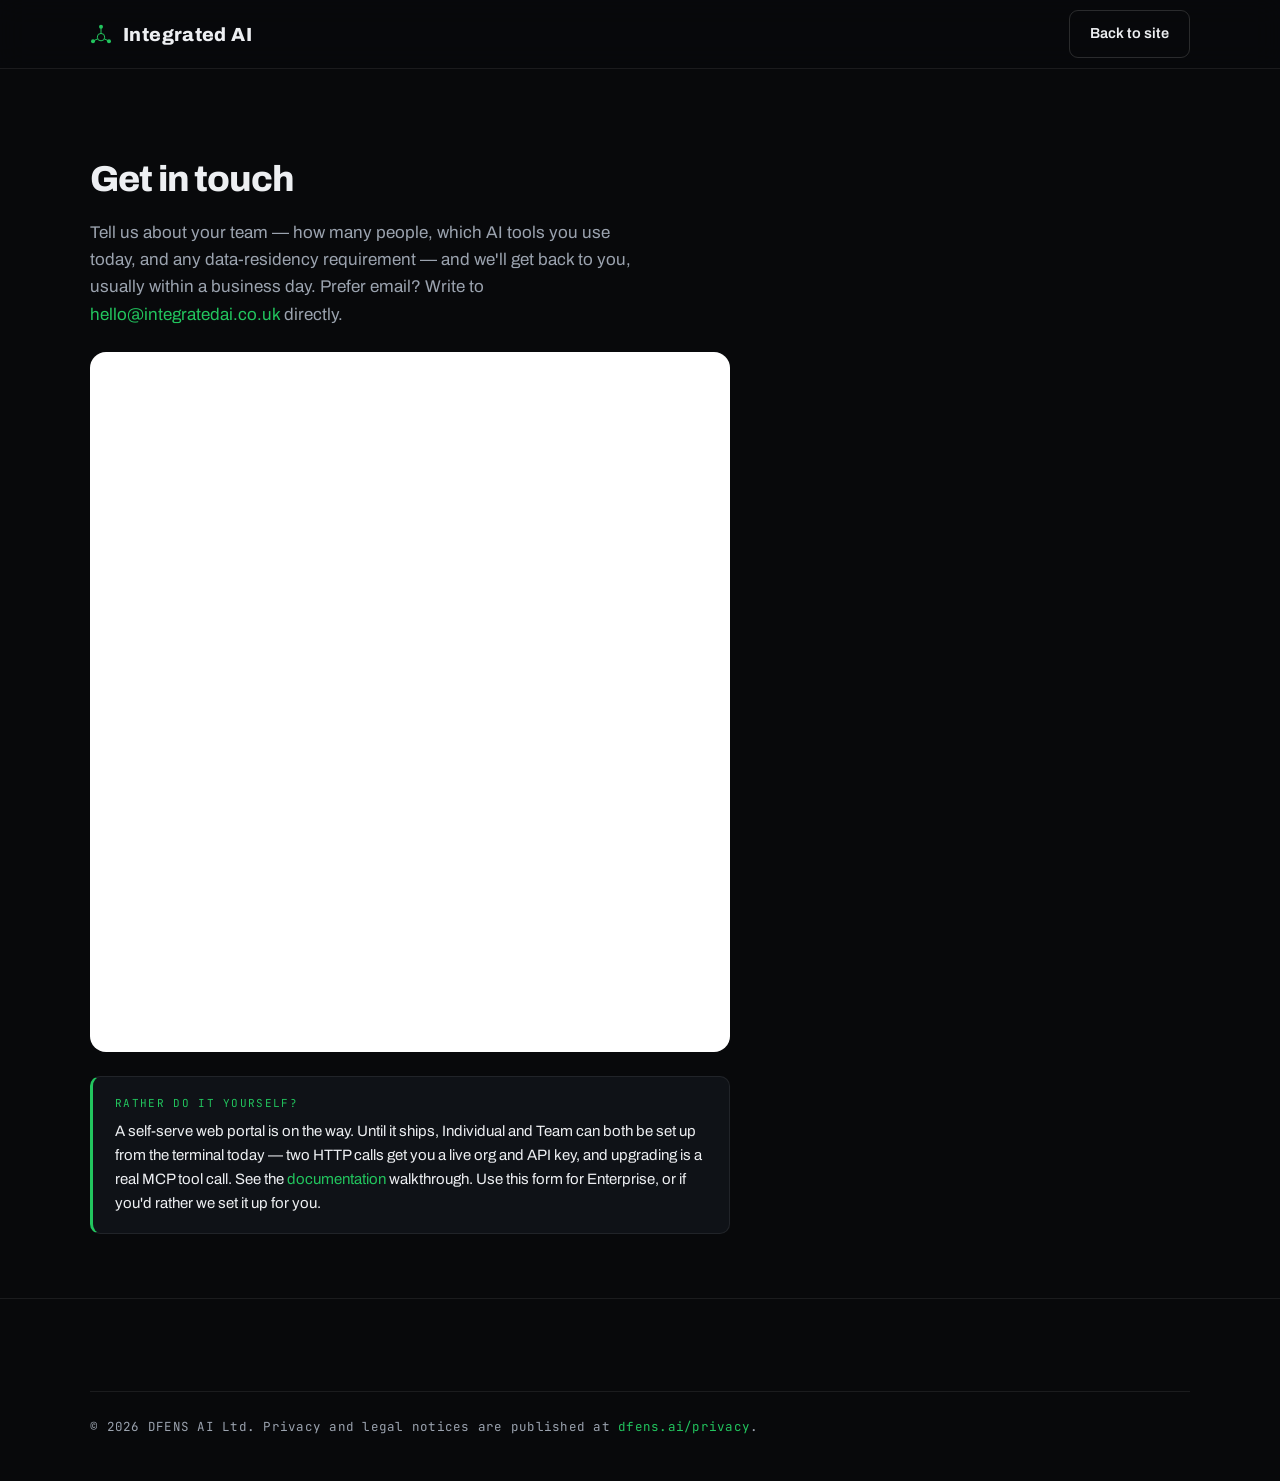
==== commit 2120672b: "Rename Developers to Documentation, fix sidebar rendering, expand tools table - Move /developers/ to" ====
--- a/contact/index.html
+++ b/contact/index.html
@@ -40,7 +40,7 @@
       <p>A self-serve web portal is on the way. Until it ships, Individual and
       Team can both be set up from the terminal today — two HTTP calls get you a
       live org and API key, and upgrading is a real MCP tool call. See the
-      <a href="/developers/#setup">developers</a> walkthrough. Use this form for
+      <a href="/documentation/#setup">documentation</a> walkthrough. Use this form for
       Enterprise, or if you'd rather we set it up for you.</p>
     </div>
   </div>
--- a/assets/style.css
+++ b/assets/style.css
@@ -489,13 +489,13 @@
 }
 
 /* ============================================================
-   Developer documentation (/developers/*)
+   Documentation (/documentation/*)
    ============================================================ */
 .docs {
   display: grid; grid-template-columns: 240px minmax(0, 1fr); gap: 56px;
   max-width: var(--max); margin: 0 auto; padding: 56px 40px 96px; align-items: start;
 }
-.docs-nav { position: sticky; top: 92px; font-size: 14.5px; }
+.docs-nav { display: block; position: sticky; top: 92px; font-size: 14.5px; }
 .docs-nav .docs-nav-h { font-family: var(--mono); font-size: 11px; text-transform: uppercase; letter-spacing: 0.16em; color: var(--muted); margin: 22px 0 12px; }
 .docs-nav .docs-nav-h:first-child { margin-top: 0; }
 .docs-nav ul { list-style: none; display: grid; gap: 3px; }
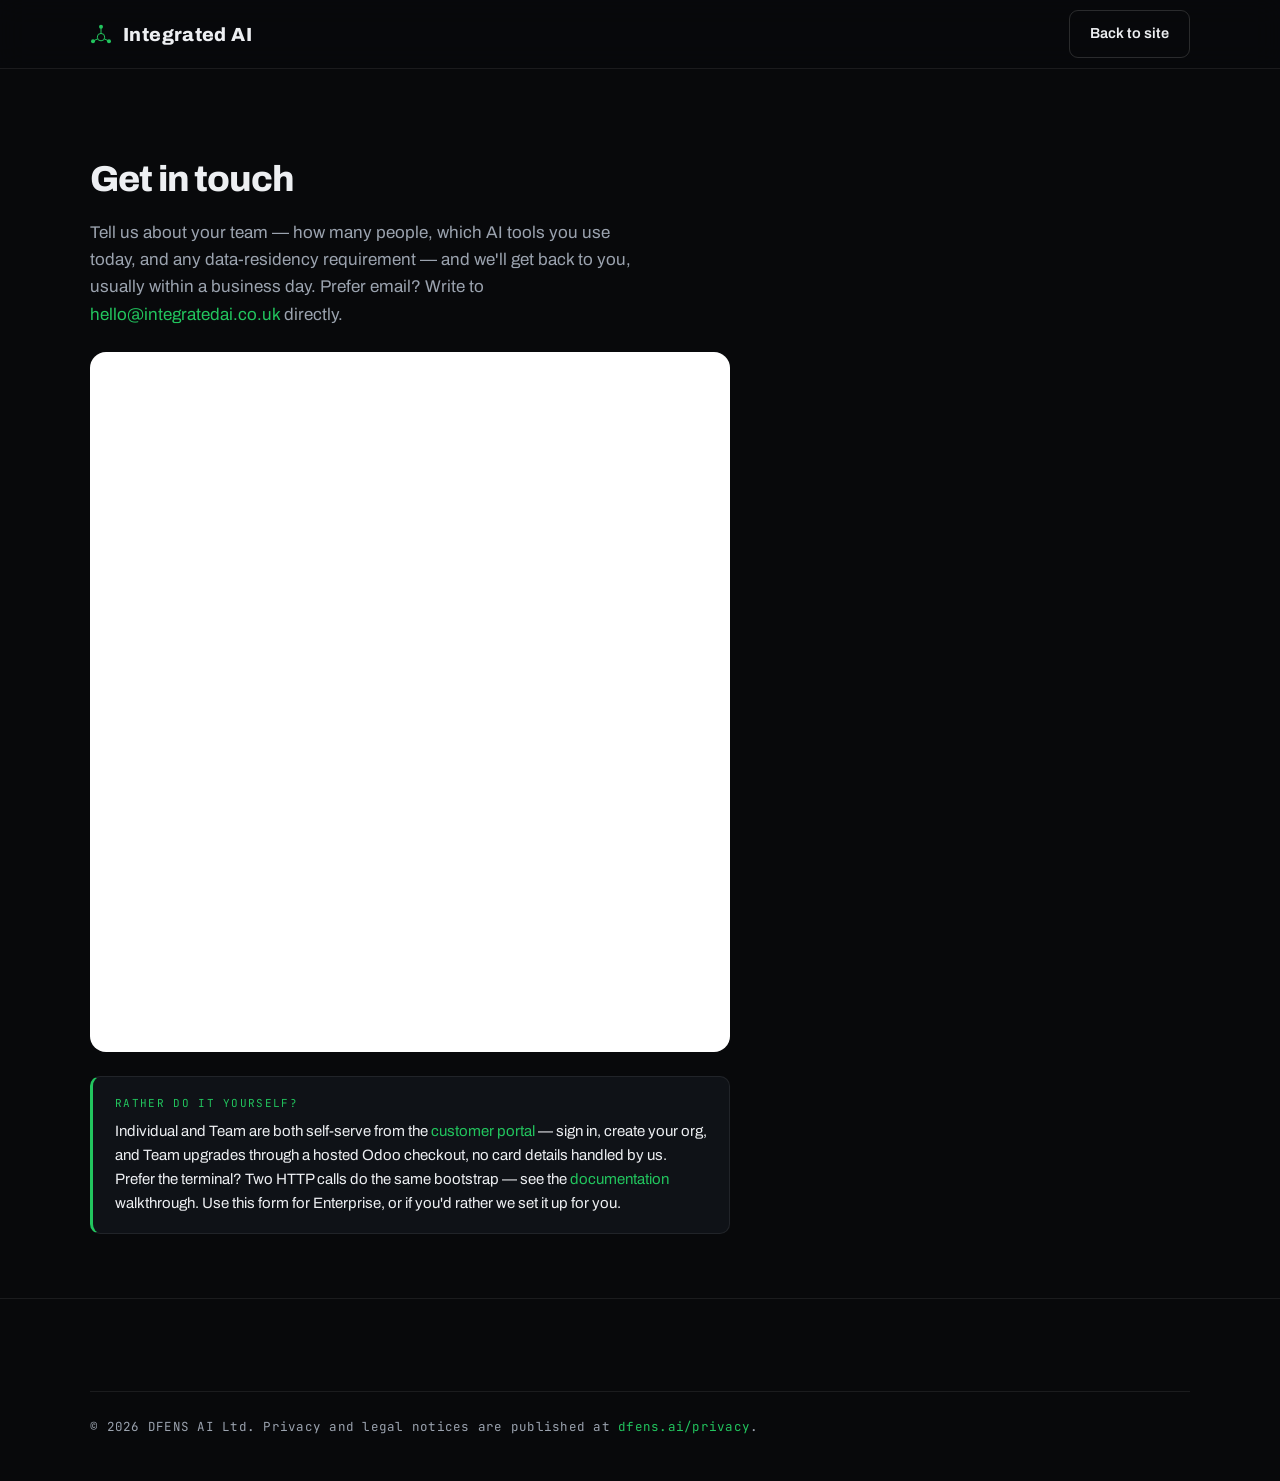
==== commit 97a0e441: "Wire signup CTAs to the live customer portal for online purchasing The Odoo-hosted checkout and cust" ====
--- a/contact/index.html
+++ b/contact/index.html
@@ -37,11 +37,13 @@
     </div>
     <div class="note-box" style="max-width:640px; margin-bottom:64px;">
       <span class="nb-label">Rather do it yourself?</span>
-      <p>A self-serve web portal is on the way. Until it ships, Individual and
-      Team can both be set up from the terminal today — two HTTP calls get you a
-      live org and API key, and upgrading is a real MCP tool call. See the
-      <a href="/documentation/#setup">documentation</a> walkthrough. Use this form for
-      Enterprise, or if you'd rather we set it up for you.</p>
+      <p>Individual and Team are both self-serve from the
+      <a href="https://mind-api.dfens.ai/portal/onboarding">customer portal</a> — sign
+      in, create your org, and Team upgrades through a hosted Odoo checkout, no
+      card details handled by us. Prefer the terminal? Two HTTP calls do the
+      same bootstrap — see the <a href="/documentation/#setup">documentation</a>
+      walkthrough. Use this form for Enterprise, or if you'd rather we set it up
+      for you.</p>
     </div>
   </div>
 </main>
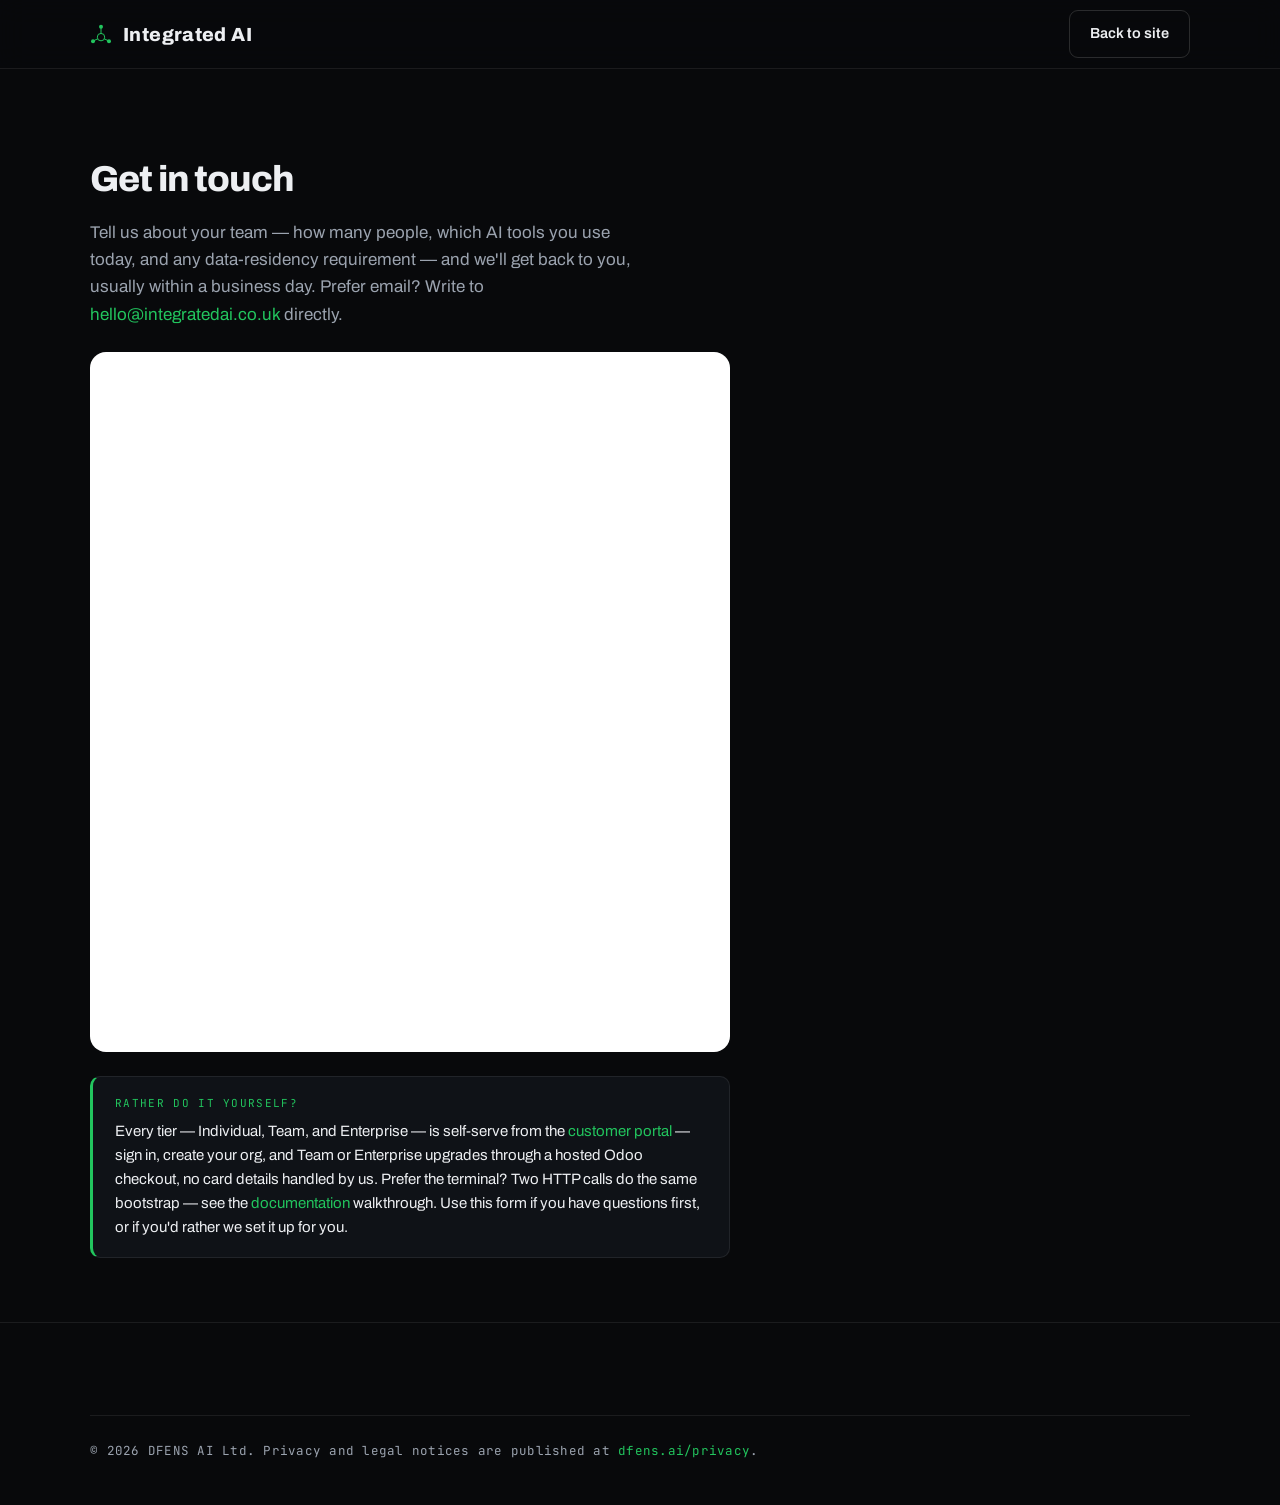
==== commit 605b750c: "Make Enterprise self-serve: confirmed per-seat price, real checkout CTA Enterprise is checkout-purch" ====
--- a/contact/index.html
+++ b/contact/index.html
@@ -37,13 +37,13 @@
     </div>
     <div class="note-box" style="max-width:640px; margin-bottom:64px;">
       <span class="nb-label">Rather do it yourself?</span>
-      <p>Individual and Team are both self-serve from the
+      <p>Every tier — Individual, Team, and Enterprise — is self-serve from the
       <a href="https://mind-api.dfens.ai/portal/onboarding">customer portal</a> — sign
-      in, create your org, and Team upgrades through a hosted Odoo checkout, no
-      card details handled by us. Prefer the terminal? Two HTTP calls do the
-      same bootstrap — see the <a href="/documentation/#setup">documentation</a>
-      walkthrough. Use this form for Enterprise, or if you'd rather we set it up
-      for you.</p>
+      in, create your org, and Team or Enterprise upgrades through a hosted Odoo
+      checkout, no card details handled by us. Prefer the terminal? Two HTTP
+      calls do the same bootstrap — see the <a href="/documentation/#setup">documentation</a>
+      walkthrough. Use this form if you have questions first, or if you'd
+      rather we set it up for you.</p>
     </div>
   </div>
 </main>
